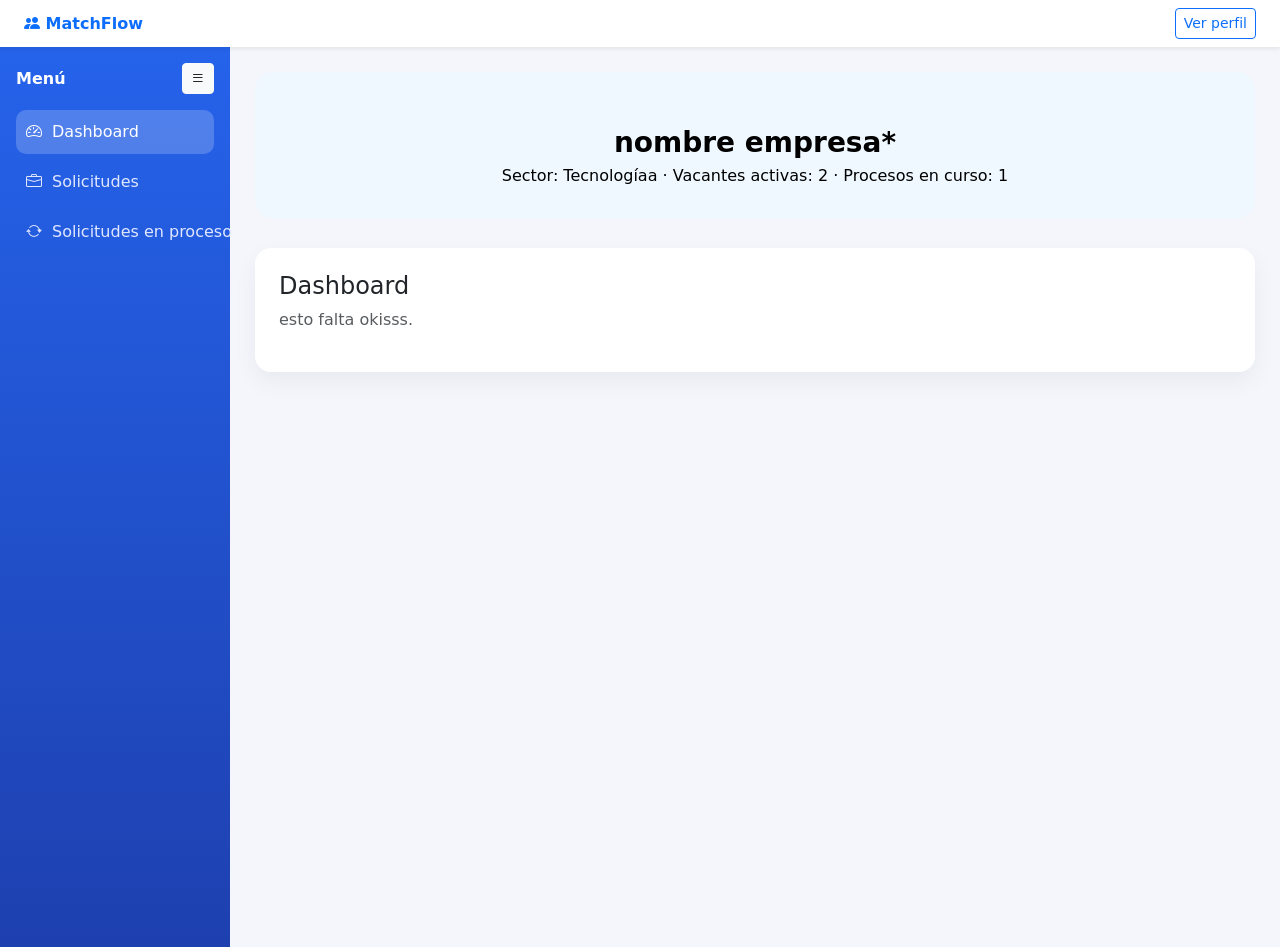
==== Frontend/dashboard.html @ 53f3f5e0 "cambios en el panel de empresas" ====
<!DOCTYPE html>
<html lang="es">
<head>
  <meta charset="UTF-8">
  <title>MatchFlow | Empresa</title>
  <meta name="viewport" content="width=device-width, initial-scale=1">
  <link href="https://cdn.jsdelivr.net/npm/bootstrap@5.3.2/dist/css/bootstrap.min.css" rel="stylesheet">
  <script src="https://cdn.jsdelivr.net/npm/bootstrap@5.3.2/dist/js/bootstrap.bundle.min.js"></script>

  <link href="https://cdn.jsdelivr.net/npm/bootstrap-icons/font/bootstrap-icons.css" rel="stylesheet">

  <style>
    body { background:#f4f6fb; }

    /* NAVBAR */
    .navbar { background:white; }

    /* SIDEBAR */
    .sidebar {
      width:230px;
      min-height:100vh;
      background:linear-gradient(180deg,#2563eb,#1e40af);
      color:white;
      transition: width .3s ease;
    }

    .sidebar.collapsed {
      width:70px;
    }

    .sidebar.collapsed span {
      display:none;
    }

    .menu-link {
      display:flex;
      align-items:center;
      gap:10px;
      padding:10px;
      border-radius:10px;
      color:#e0e7ff;
      text-decoration:none;
      cursor:pointer;
      margin-bottom:6px;
      white-space:nowrap;
    }

    .menu-link:hover,
    .menu-link.active {
      background:rgba(255,255,255,.2);
      color:white;
    }

    /* MAIN */
    .content { padding:25px; width:100%; }

    .card-box {
      background:white;
      border-radius:16px;
      padding:24px;
      box-shadow:0 10px 25px rgba(0,0,0,.05);
      margin-bottom:20px;
    }

    /* HERO */
    .hero {
      background:aliceblue;
      color:rgb(0, 0, 0);
      border-radius:18px;
      padding:30px;
      margin-bottom:30px;
    }

    /* SPA */
    .page { display:none; }
    .active-page { display:block; }
  </style>
</head>

<body>

<!-- NAVBAR -->
<nav class="navbar shadow-sm px-4 py-2 d-flex justify-content-between">
  <span class="fw-bold text-primary">
    <i class="bi bi-people-fill"></i> MatchFlow
  </span>
  <button class="btn btn-outline-primary btn-sm">Ver perfil</button>
</nav>

<div class="d-flex">

  <!-- ASIDE -->
  <aside id="sidebar" class="sidebar p-3">
    <div class="d-flex justify-content-between align-items-center mb-3">
      <strong><span>Menú</span></strong>
      <button id="toggleSidebar" class="btn btn-sm btn-light">
        <i class="bi bi-list"></i>
      </button>
    </div>

    <div class="menu-link active" data-page="dashboard">
      <i class="bi bi-speedometer2"></i>
      <span>Dashboard</span>
    </div>

    <div class="menu-link" data-page="solicitudes">
      <i class="bi bi-briefcase"></i>
      <span>Solicitudes</span>
    </div>

    <div class="menu-link" data-page="procesos">
      <i class="bi bi-arrow-repeat"></i>
      <span>Solicitudes en proceso</span>
    </div>
  </aside>

  <!-- MAIN -->
  <main class="content">

    <div class="hero">
        <img src="#" width="" alt="">
      <h3 class="fw-bold mb-1 text-center">nombre empresa*</h3>
      <p class="mb-0 text-center">
        Sector: Tecnologíaa · Vacantes activas: 2 · Procesos en curso: 1
      </p>
    </div>

    <!-- DASHBOARD -->
    <section id="dashboard" class="page active-page">
      <div class="card-box">
        <h4>Dashboard</h4>
        <p class="text-muted">esto falta okisss.</p>
      </div>
    </section>

    <!-- SOLICITUDES -->
    <section id="solicitudes" class="page">
      <div class="card-box">
        <h4 class="fw-bold mb-5">Solicitudes de empleo</h4>

        <table class="table align-middle">
          <thead class="table-light">
            <tr>
              <th>ID</th>
              <th>Puesto</th>
              <th>Área</th>
              <th>Estado</th>
              <th class="text-end">Acciones</th>
            </tr>
          </thead>
          <tbody>
            <tr>
              <td>1</td>
              <td>Desarrollador IA</td>
              <td>Tecnología</td>
              <td><span class="badge bg-success">Activa</span></td>
              <td class="text-end">
                <button class="btn btn-sm btn-outline-primary"
                        onclick="verAspirantes('Desarrollador IA')">
                  Ver aspirantes
                </button>
              </td>
            </tr>

            <tr>
              <td>2</td>
              <td>Frontend Developer</td>
              <td>Tecnología</td>
              <td><span class="badge bg-success">Activa</span></td>
              <td class="text-end">
                <button class="btn btn-sm btn-outline-primary"
                        onclick="verAspirantes('Frontend Developer')">
                  Ver aspirantes
                </button>
              </td>
            </tr>
          </tbody>
        </table>
      </div>
    </section>

    <!-- ASPIRANTES -->
    <section id="aspirantes" class="page">
      <div class="card-box">
        <h4 class="fw-bold mb-3" id="puestoTitulo"></h4>

        <table class="table align-middle">
          <thead class="table-light">
            <tr>
              <th>ID</th>
              <th>Profesión</th>
              <th>Estado</th>
              <th class="text-end">Acciones</th>
            </tr>
          </thead>
          <tbody id="aspirantesTable"></tbody>
        </table>
      </div>
    </section>

    <!-- PROCESOS -->
    <section id="procesos" class="page">
      <div class="card-box">
        <h4 class="fw-bold mb-3">Solicitudes en proceso</h4>

        <table class="table align-middle">
          <thead class="table-light">
            <tr>
              <th>ID</th>
              <th>Aspirante</th>
              <th>Estado</th>
            </tr>
          </thead>
          <tbody>
            <tr>
              <td>1</td>
              <td>Ana Pérez</td>
              <td><span class="badge bg-warning text-dark">En proceso</span></td>
            </tr>
            <tr>
              <td>2</td>
              <td>Juan Ruiz</td>
              <td><span class="badge bg-success">Listo para contratar</span></td>
            </tr>
          </tbody>
        </table>
      </div>
    </section>

  </main>
</div>

<!-- modal para ver los aspirantes -->
<div class="modal fade" id="perfilModal">
  <div class="modal-dialog modal-sm modal-dialog-centered">
    <div class="modal-content">
      <div class="modal-header">
        <h5 class="modal-title">Perfil del aspirante</h5>
        <button class="btn-close" data-bs-dismiss="modal"></button>
      </div>
      <div class="modal-body" id="modalBody"></div>
      <div class="modal-footer">
        <button class="btn btn-success w-100">Hacer Match</button>
      </div>
    </div>
  </div>
</div>






<script>
/* aside */
document.getElementById("toggleSidebar").addEventListener("click", () => {
document.getElementById("sidebar").classList.toggle("collapsed");
});

/* navegación */
document.querySelectorAll(".menu-link").forEach(link => {
  link.addEventListener("click", () => {
    document.querySelectorAll(".menu-link").forEach(l => l.classList.remove("active"));
    link.classList.add("active");

    document.querySelectorAll(".page").forEach(p => p.classList.remove("active-page"));
    document.getElementById(link.dataset.page).classList.add("active-page");
  });
});

// aspirantes
const aspirantes = [
  { id:1, profesion:"Ingeniero IA", estado:"Disponible" },
  { id:2, profesion:"Data Scientist", estado:"No disponible" }
];

function verAspirantes(puesto) {
  document.querySelectorAll(".page").forEach(p => p.classList.remove("active-page"));
  document.getElementById("aspirantes").classList.add("active-page");
  document.getElementById("puestoTitulo").textContent = puesto;

  const table = document.getElementById("aspirantesTable");
  table.innerHTML = "";

  aspirantes.forEach(a => {
    table.innerHTML += `
      <tr>
        <td>${a.id}</td>
        <td>${a.profesion}</td>
        <td>
          <span class="badge ${a.estado === "Disponible" ? "bg-success" : "bg-danger"}">
            ${a.estado}
          </span>
        </td>
        <td class="text-end">
          <button class="btn btn-sm btn-outline-primary"
            data-bs-toggle="modal"
            data-bs-target="#perfilModal"
            onclick="verPerfil('${a.profesion}')">
            Ver
          </button>
        </td>
      </tr>`;
  });
}

function verPerfil(profesion) {
  document.getElementById("modalBody").innerHTML =
    `<p><strong>Profesión:</strong> ${profesion}</p>`;
}
</script>

</body>
</html>
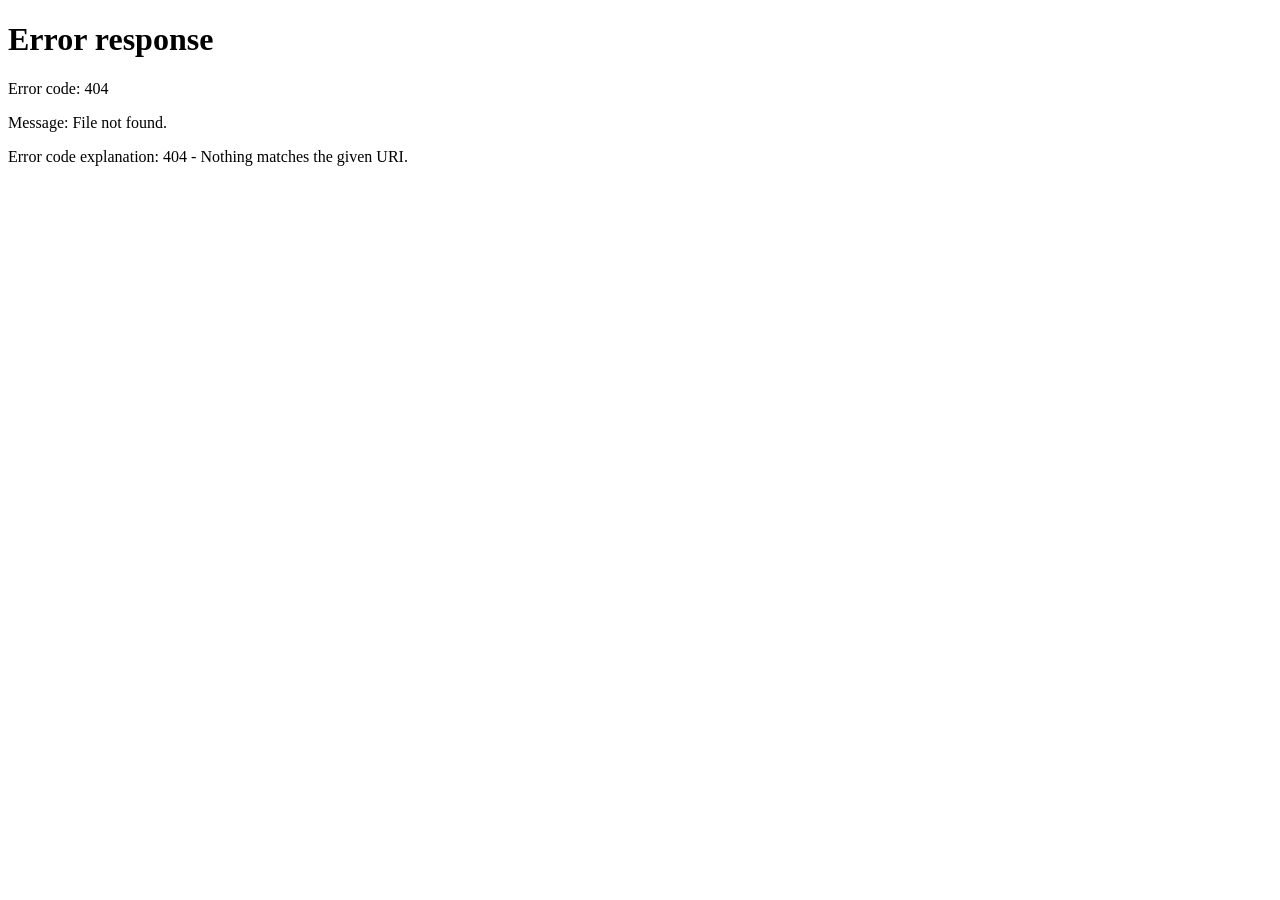
==== commit 24ded3b0: "feat: New files, commands y functions" ====
--- a/Frontend/dashboard.html
+++ b/Frontend/dashboard.html
@@ -1,314 +1,254 @@
 <!DOCTYPE html>
 <html lang="es">
-<head>
-  <meta charset="UTF-8">
-  <title>MatchFlow | Empresa</title>
-  <meta name="viewport" content="width=device-width, initial-scale=1">
-  <link href="https://cdn.jsdelivr.net/npm/bootstrap@5.3.2/dist/css/bootstrap.min.css" rel="stylesheet">
-  <script src="https://cdn.jsdelivr.net/npm/bootstrap@5.3.2/dist/js/bootstrap.bundle.min.js"></script>
-
-  <link href="https://cdn.jsdelivr.net/npm/bootstrap-icons/font/bootstrap-icons.css" rel="stylesheet">
-
-  <style>
-    body { background:#f4f6fb; }
-
-    /* NAVBAR */
-    .navbar { background:white; }
-
-    /* SIDEBAR */
-    .sidebar {
-      width:230px;
-      min-height:100vh;
-      background:linear-gradient(180deg,#2563eb,#1e40af);
-      color:white;
-      transition: width .3s ease;
-    }
-
-    .sidebar.collapsed {
-      width:70px;
-    }
-
-    .sidebar.collapsed span {
-      display:none;
-    }
-
-    .menu-link {
-      display:flex;
-      align-items:center;
-      gap:10px;
-      padding:10px;
-      border-radius:10px;
-      color:#e0e7ff;
-      text-decoration:none;
-      cursor:pointer;
-      margin-bottom:6px;
-      white-space:nowrap;
-    }
-
-    .menu-link:hover,
-    .menu-link.active {
-      background:rgba(255,255,255,.2);
-      color:white;
-    }
-
-    /* MAIN */
-    .content { padding:25px; width:100%; }
-
-    .card-box {
-      background:white;
-      border-radius:16px;
-      padding:24px;
-      box-shadow:0 10px 25px rgba(0,0,0,.05);
-      margin-bottom:20px;
-    }
-
-    /* HERO */
-    .hero {
-      background:aliceblue;
-      color:rgb(0, 0, 0);
-      border-radius:18px;
-      padding:30px;
-      margin-bottom:30px;
-    }
-
-    /* SPA */
-    .page { display:none; }
-    .active-page { display:block; }
-  </style>
-</head>
-
-<body>
-
-<!-- NAVBAR -->
-<nav class="navbar shadow-sm px-4 py-2 d-flex justify-content-between">
-  <span class="fw-bold text-primary">
-    <i class="bi bi-people-fill"></i> MatchFlow
-  </span>
-  <button class="btn btn-outline-primary btn-sm">Ver perfil</button>
-</nav>
-
-<div class="d-flex">
-
-  <!-- ASIDE -->
-  <aside id="sidebar" class="sidebar p-3">
-    <div class="d-flex justify-content-between align-items-center mb-3">
-      <strong><span>Menú</span></strong>
-      <button id="toggleSidebar" class="btn btn-sm btn-light">
-        <i class="bi bi-list"></i>
-      </button>
-    </div>
-
-    <div class="menu-link active" data-page="dashboard">
-      <i class="bi bi-speedometer2"></i>
-      <span>Dashboard</span>
-    </div>
-
-    <div class="menu-link" data-page="solicitudes">
-      <i class="bi bi-briefcase"></i>
-      <span>Solicitudes</span>
-    </div>
-
-    <div class="menu-link" data-page="procesos">
-      <i class="bi bi-arrow-repeat"></i>
-      <span>Solicitudes en proceso</span>
-    </div>
-  </aside>
-
-  <!-- MAIN -->
-  <main class="content">
-
-    <div class="hero">
-        <img src="#" width="" alt="">
-      <h3 class="fw-bold mb-1 text-center">nombre empresa*</h3>
-      <p class="mb-0 text-center">
-        Sector: Tecnologíaa · Vacantes activas: 2 · Procesos en curso: 1
-      </p>
-    </div>
-
-    <!-- DASHBOARD -->
-    <section id="dashboard" class="page active-page">
-      <div class="card-box">
-        <h4>Dashboard</h4>
-        <p class="text-muted">esto falta okisss.</p>
-      </div>
-    </section>
-
-    <!-- SOLICITUDES -->
-    <section id="solicitudes" class="page">
-      <div class="card-box">
-        <h4 class="fw-bold mb-5">Solicitudes de empleo</h4>
-
-        <table class="table align-middle">
-          <thead class="table-light">
-            <tr>
-              <th>ID</th>
-              <th>Puesto</th>
-              <th>Área</th>
-              <th>Estado</th>
-              <th class="text-end">Acciones</th>
-            </tr>
-          </thead>
-          <tbody>
-            <tr>
-              <td>1</td>
-              <td>Desarrollador IA</td>
-              <td>Tecnología</td>
-              <td><span class="badge bg-success">Activa</span></td>
-              <td class="text-end">
-                <button class="btn btn-sm btn-outline-primary"
-                        onclick="verAspirantes('Desarrollador IA')">
-                  Ver aspirantes
-                </button>
-              </td>
-            </tr>
-
-            <tr>
-              <td>2</td>
-              <td>Frontend Developer</td>
-              <td>Tecnología</td>
-              <td><span class="badge bg-success">Activa</span></td>
-              <td class="text-end">
-                <button class="btn btn-sm btn-outline-primary"
-                        onclick="verAspirantes('Frontend Developer')">
-                  Ver aspirantes
-                </button>
-              </td>
-            </tr>
-          </tbody>
-        </table>
-      </div>
-    </section>
-
-    <!-- ASPIRANTES -->
-    <section id="aspirantes" class="page">
-      <div class="card-box">
-        <h4 class="fw-bold mb-3" id="puestoTitulo"></h4>
-
-        <table class="table align-middle">
-          <thead class="table-light">
-            <tr>
-              <th>ID</th>
-              <th>Profesión</th>
-              <th>Estado</th>
-              <th class="text-end">Acciones</th>
-            </tr>
-          </thead>
-          <tbody id="aspirantesTable"></tbody>
-        </table>
-      </div>
-    </section>
-
-    <!-- PROCESOS -->
-    <section id="procesos" class="page">
-      <div class="card-box">
-        <h4 class="fw-bold mb-3">Solicitudes en proceso</h4>
-
-        <table class="table align-middle">
-          <thead class="table-light">
-            <tr>
-              <th>ID</th>
-              <th>Aspirante</th>
-              <th>Estado</th>
-            </tr>
-          </thead>
-          <tbody>
-            <tr>
-              <td>1</td>
-              <td>Ana Pérez</td>
-              <td><span class="badge bg-warning text-dark">En proceso</span></td>
-            </tr>
-            <tr>
-              <td>2</td>
-              <td>Juan Ruiz</td>
-              <td><span class="badge bg-success">Listo para contratar</span></td>
-            </tr>
-          </tbody>
-        </table>
-      </div>
-    </section>
-
-  </main>
-</div>
-
-<!-- modal para ver los aspirantes -->
-<div class="modal fade" id="perfilModal">
-  <div class="modal-dialog modal-sm modal-dialog-centered">
-    <div class="modal-content">
-      <div class="modal-header">
-        <h5 class="modal-title">Perfil del aspirante</h5>
-        <button class="btn-close" data-bs-dismiss="modal"></button>
-      </div>
-      <div class="modal-body" id="modalBody"></div>
-      <div class="modal-footer">
-        <button class="btn btn-success w-100">Hacer Match</button>
-      </div>
-    </div>
-  </div>
-</div>
-
-
-
-
-
-
-<script>
-/* aside */
-document.getElementById("toggleSidebar").addEventListener("click", () => {
-document.getElementById("sidebar").classList.toggle("collapsed");
-});
-
-/* navegación */
-document.querySelectorAll(".menu-link").forEach(link => {
-  link.addEventListener("click", () => {
-    document.querySelectorAll(".menu-link").forEach(l => l.classList.remove("active"));
-    link.classList.add("active");
-
-    document.querySelectorAll(".page").forEach(p => p.classList.remove("active-page"));
-    document.getElementById(link.dataset.page).classList.add("active-page");
-  });
-});
-
-// aspirantes
-const aspirantes = [
-  { id:1, profesion:"Ingeniero IA", estado:"Disponible" },
-  { id:2, profesion:"Data Scientist", estado:"No disponible" }
-];
-
-function verAspirantes(puesto) {
-  document.querySelectorAll(".page").forEach(p => p.classList.remove("active-page"));
-  document.getElementById("aspirantes").classList.add("active-page");
-  document.getElementById("puestoTitulo").textContent = puesto;
-
-  const table = document.getElementById("aspirantesTable");
-  table.innerHTML = "";
-
-  aspirantes.forEach(a => {
-    table.innerHTML += `
-      <tr>
-        <td>${a.id}</td>
-        <td>${a.profesion}</td>
-        <td>
-          <span class="badge ${a.estado === "Disponible" ? "bg-success" : "bg-danger"}">
-            ${a.estado}
-          </span>
-        </td>
-        <td class="text-end">
-          <button class="btn btn-sm btn-outline-primary"
-            data-bs-toggle="modal"
-            data-bs-target="#perfilModal"
-            onclick="verPerfil('${a.profesion}')">
-            Ver
-          </button>
-        </td>
-      </tr>`;
-  });
-}
-
-function verPerfil(profesion) {
-  document.getElementById("modalBody").innerHTML =
-    `<p><strong>Profesión:</strong> ${profesion}</p>`;
-}
-</script>
-
-</body>
-</html>
+    <head>
+        <meta charset="UTF-8">
+        <meta name="viewport" content="width=device-width, initial-scale=1">
+        <title> Empresa | MatchFlow </title>
+        <link rel="stylesheet" href="./css/style.css">
+        <link rel="stylesheet" href="https://cdn.jsdelivr.net/npm/bootstrap-icons@1.13.1/font/bootstrap-icons.min.css">
+        <link rel="stylesheet" href="https://cdn.jsdelivr.net/npm/bootstrap@5.3.8/dist/css/bootstrap.min.css" integrity="sha384-sRIl4kxILFvY47J16cr9ZwB07vP4J8+LH7qKQnuqkuIAvNWLzeN8tE5YBujZqJLB" crossorigin="anonymous">
+    </head>
+    <body>
+        <!-- NAVBAR -->
+        <nav class="navbar shadow-sm px-4 py-2 d-flex justify-content-between">
+            <span class="fw-bold text-primary"> <i class="bi bi-people-fill"> </i> MatchFlow </span>
+            <div class="d-flex gap-2">
+                <button class="btn btn-outline-primary btn-sm"> <i class="bi bi-person-circle me-1"> </i> Ver perfil </button>
+                <button class="btn btn-outline-danger btn-sm btn-logout" id="logoutBtn"> <i class="bi bi-box-arrow-right me-1"> </i> Cerrar Sesión </button>
+            </div>
+        </nav>
+        <div class="d-flex">
+            <!-- ASIDE -->
+            <aside id="sidebar" class="sidebar p-3">
+                <div class="d-flex justify-content-between align-items-center mb-3">
+                    <strong> <span> Menú </span> </strong>
+                    <button id="toggleSidebar" class="btn btn-sm btn-light"> <i class="bi bi-list"> </i> </button>
+                </div>
+                <div class="menu-link active" data-page="dashboard"> <i class="bi bi-speedometer2"> </i> <span> Dashboard </span> </div>
+                <div class="menu-link" data-page="solicitudes"> <i class="bi bi-briefcase"> </i> <span> Solicitudes </span> </div>
+                <div class="menu-link" data-page="procesos"> <i class="bi bi-arrow-repeat"> </i> <span> Solicitudes en proceso </span> </div>
+            </aside>
+            <!-- MAIN -->
+            <main class="content">
+                <div class="hero">
+                    <h3 class="fw-bold mb-1 text-center" data-user-name> Nombre Empresa </h3>
+                    <p class="mb-0 text-center"> Sector: Tecnología · Vacantes activas: 2 · Procesos en curso: 1 </p>
+                </div>
+                <!-- DASHBOARD -->
+                <section id="dashboard" class="page active-page">
+                    <div class="card-box">
+                        <h4 class="fw-bold mb-3"> <i class="bi bi-speedometer2 me-2"> </i> Dashboard </h4>
+                        <p class="text-muted"> Bienvenido al panel de administración de MatchFlow. </p>
+                        <div class="row mt-4">
+                            <div class="col-md-4 mb-3">
+                                <div class="card border-0 shadow-sm">
+                                    <div class="card-body text-center"> <i class="bi bi-briefcase-fill text-primary"> </i>
+                                        <h3 class="mt-3 mb-0"> 2 </h3>
+                                        <p class="text-muted mb-0"> Vacantes Activas </p>
+                                    </div>
+                                </div>
+                            </div>
+                            <div class="col-md-4 mb-3">
+                                <div class="card border-0 shadow-sm">
+                                    <div class="card-body text-center"> <i class="bi bi-people-fill text-success"> </i>
+                                        <h3 class="mt-3 mb-0"> 15 </h3>
+                                        <p class="text-muted mb-0"> Candidatos </p>
+                                    </div>
+                                </div>
+                            </div>
+                            <div class="col-md-4 mb-3">
+                                <div class="card border-0 shadow-sm">
+                                    <div class="card-body text-center"> <i class="bi bi-arrow-repeat text-warning"> </i>
+                                        <h3 class="mt-3 mb-0"> 1 </h3>
+                                        <p class="text-muted mb-0"> En Proceso </p>
+                                    </div>
+                                </div>
+                            </div>
+                        </div>
+                    </div>
+                </section>
+                <!-- SOLICITUDES -->
+                <section id="solicitudes" class="page">
+                    <div class="card-box">
+                        <h4 class="fw-bold mb-4"> <i class="bi bi-briefcase me-2"> </i> Solicitudes de empleo </h4>
+                        <table class="table align-middle">
+                            <thead class="table-light">
+                                <tr>
+                                    <th> ID </th>
+                                    <th> Nombre </th>
+                                    <th> Puesto </th>
+                                    <th> Área </th>
+                                    <th> Estado </th>
+                                    <th class="text-end"> Acciones </th>
+                                </tr>
+                            </thead>
+                            <tbody>
+                                <tr>
+                                    <td> 1 </td>
+                                    <td> Juan </td>
+                                    <td> Desarrollador IA </td>
+                                    <td> Tecnología </td>
+                                    <td> <span class="badge bg-success"> Activa </span> </td>
+                                    <td class="text-end">
+                                        <button class="btn btn-sm btn-outline-primary"
+                                            onclick="verAspirantes('Desarrollador IA')">
+                                            <i class="bi bi-eye me-1"></i> Ver aspirantes
+                                        </button>
+                                    </td>
+                                </tr>
+
+                                <tr>
+                                    <td>2</td>
+                                    <td>Juan</td>
+                                    <td>Frontend Developer</td>
+                                    <td>Tecnología</td>
+                                    <td><span class="badge bg-success">Activa</span></td>
+                                    <td class="text-end">
+                                        <button class="btn btn-sm btn-outline-primary"
+                                            onclick="verAspirantes('Frontend Developer')">
+                                            <i class="bi bi-eye me-1"></i> Ver aspirantes
+                                        </button>
+                                    </td>
+                                </tr>
+                            </tbody>
+                        </table>
+                    </div>
+                </section>
+
+                <!-- ASPIRANTES -->
+                <section id="aspirantes" class="page">
+                    <div class="card-box">
+
+                        <h4 class="fw-bold mb-4" id="puestoTitulo"></h4>
+
+                        <!-- MATCH SUGERIDO -->
+                        <h6 class="fw-bold mb-3">
+                            <i class="bi bi-star-fill text-warning me-2"></i> Aspirantes compatibles
+                        </h6>
+                        <table class="table align-middle mb-5">
+                            <thead class="table-light">
+                                <tr>
+                                    <th>ID</th>
+                                    <th>Nombre</th>
+                                    <th>Profesión</th>
+                                    <th>Estado</th>
+                                    <th class="text-end">Acciones</th>
+                                </tr>
+                            </thead>
+                            <tbody id="tablaMatch"></tbody>
+                        </table>
+
+                        <!-- NUEVOS ASPIRANTES -->
+                        <h6 class="fw-bold mb-3">
+                            <i class="bi bi-search me-2"></i> Buscar nuevos aspirantes
+                        </h6>
+                        <table class="table align-middle">
+                            <thead class="table-light">
+                                <tr>
+                                    <th>ID</th>
+                                    <th>Nombre</th>
+                                    <th>Profesión</th>
+                                    <th>Estado</th>
+                                    <th class="text-end">Acciones</th>
+                                </tr>
+                            </thead>
+                            <tbody id="tablaNuevos"></tbody>
+                        </table>
+
+                    </div>
+                </section>
+
+                <!-- PROCESOS -->
+                <section id="procesos" class="page">
+                    <div class="card-box">
+                        <h4 class="fw-bold mb-3">
+                            <i class="bi bi-arrow-repeat me-2"></i> Solicitudes en proceso
+                        </h4>
+
+                        <table class="table align-middle">
+                            <thead class="table-light">
+                                <tr>
+                                    <th>ID</th>
+                                    <th>Aspirante</th>
+                                    <th>Estado</th>
+                                </tr>
+                            </thead>
+                            <tbody>
+                                <tr>
+                                    <td>1</td>
+                                    <td>Ana Pérez</td>
+                                    <td><span class="badge bg-warning text-dark">En proceso</span></td>
+                                </tr>
+                                <tr>
+                                    <td>2</td>
+                                    <td>Juan Ruiz</td>
+                                    <td><span class="badge bg-success">Listo para contratar</span></td>
+                                </tr>
+                            </tbody>
+                        </table>
+                    </div>
+                </section>
+
+            </main>
+        </div>
+
+        <!-- Modal para ver los aspirantes -->
+        <div class="modal fade" id="perfilModal" tabindex="-1">
+            <div class="modal-dialog modal-lg modal-dialog-centered modal-dialog-scrollable">
+                <div class="modal-content">
+
+                    <div class="modal-header">
+                        <h5 class="modal-title">Perfil del aspirante</h5>
+                        <button class="btn-close" data-bs-dismiss="modal"></button>
+                    </div>
+
+                    <div class="modal-body">
+
+                        <!-- HEADER PERFIL -->
+                        <div class="d-flex align-items-center gap-3 mb-4">
+                            <div class="rounded-circle bg-primary bg-opacity-25 
+                                    d-flex justify-content-center align-items-center" style="width:80px;height:80px;">
+                                <i class="bi bi-person fs-1 text-primary"></i>
+                            </div>
+
+                            <div>
+                                <h5 class="mb-0" id="perfilNombre">Nombre Aspirante</h5>
+                                <p class="text-muted mb-0" id="perfilProfesion">Profesión</p>
+                            </div>
+                        </div>
+                        <!-- INFO -->
+                        <div class="row g-3">
+                            <div class="col-md-6">
+                                <p><strong>Estado:</strong> <span id="perfilEstado">Disponible</span></p>
+                                <p><strong>Experiencia:</strong> <span id="perfilExperiencia">3 años</span></p>
+                            </div>
+                            <div class="col-md-6">
+                                <p><strong>Email:</strong> <span id="perfilEmail">correo@mail.com</span></p>
+                                <p><strong>Ubicación:</strong> <span id="perfilUbicacion">Remoto</span></p>
+                            </div>
+                        </div>
+                        <hr>
+                        <!-- SKILLS -->
+                        <h6 class="fw-bold">Skills</h6>
+                        <div class="d-flex flex-wrap gap-2">
+                            <span class="badge bg-primary">Python</span>
+                            <span class="badge bg-primary">Machine Learning</span>
+                            <span class="badge bg-primary">SQL</span>
+                        </div>
+                    </div>
+                    <div class="modal-footer">
+                        <button class="btn btn-outline-secondary" data-bs-dismiss="modal">
+                            Cerrar
+                        </button>
+                        <button class="btn btn-success">
+                            <i class="bi bi-check-circle me-1"></i> Iniciar proceso / Match
+                        </button>
+                    </div>
+                </div>
+            </div>
+        </div>
+        <script src="./js/pages/signout.js" type="module"> </script>
+        <script src="./js/pages/dashboard.js" type="module"> </script>
+        <script src="https://cdn.jsdelivr.net/npm/bootstrap@5.3.8/dist/js/bootstrap.bundle.min.js" integrity="sha384-FKyoEForCGlyvwx9Hj09JcYn3nv7wiPVlz7YYwJrWVcXK/BmnVDxM+D2scQbITxI" crossorigin="anonymous"> </script>
+    </body>
+</html>
--- a/Frontend/css/style.css
+++ b/Frontend/css/style.css
@@ -0,0 +1,468 @@
+/* ESTILOS GLOBALES */
+* {
+    margin: 0;
+    padding: 0;
+    box-sizing: border-box;
+}
+
+body {
+    font-family: -apple-system, BlinkMacSystemFont, 'Segoe UI', Roboto, 'Helvetica Neue', Arial, sans-serif;
+    background: #f4f6fb;
+    color: #333;
+    line-height: 1.6;
+}
+
+/* ESTILOS DE LOGIN.HTML Y SIGNUP.HTML */
+#loginContainer, #signupContainer {
+    background: linear-gradient(135deg, #002efd 0%, #ffffff 100%);
+    min-height: 100vh;
+}
+
+#loginContainer .card, #signupContainer .card {
+    backdrop-filter: blur(10px);
+    background: rgba(255, 255, 255, 0.95);
+}
+
+#loginContainer .logo-image, #signupContainer .logo-image {
+    transition: transform 0.3s ease;
+}
+
+#loginContainer .logo-image:hover, #signupContainer .logo-image:hover {
+    transform: scale(1.05);
+}
+
+#loginContainer .form-control:focus, #signupContainer .form-control:focus, #loginContainer .form-select:focus, #signupContainer .form-select:focus {
+    border-color: #667eea;
+    box-shadow: 0 0 0 0.2rem rgba(102, 126, 234, 0.25);
+}
+
+#loginContainer .btn-primary, #signupContainer .btn-primary {
+    background: linear-gradient(135deg, #667eea 0%, #764ba2 100%);
+    border: none;
+    padding: 12px;
+    transition: all 0.3s ease;
+}
+
+#loginContainer .btn-primary:hover, #signupContainer .btn-primary:hover {
+    transform: translateY(-2px);
+    box-shadow: 0 5px 15px rgba(102, 126, 234, 0.4);
+}
+
+#loginContainer .input-group-text, #signupContainer .input-group-text {
+    background: transparent;
+}
+
+/* ESTILOS DE INDEX.HTML (PERFIL TRABAJADOR) */
+.bg-light {
+    background-color: #f8f9fa !important;
+}
+
+.card {
+    border: none;
+    border-radius: 15px;
+    overflow: hidden;
+}
+
+.card .shadow-lg {
+    box-shadow: 0 10px 30px rgba(0, 0, 0, 0.1) !important;
+}
+
+/* Columna de foto en index.html */
+.card .col-md-4.bg-primary {
+    background: linear-gradient(135deg, #667eea 0%, #764ba2 100%) !important;
+}
+
+.card .col-md-4 img {
+    width: 150px;
+    height: 150px;
+    object-fit: cover;
+    border: 4px solid white;
+}
+
+.card .badge.bg-light {
+    font-size: 0.9rem;
+    padding: 8px 15px;
+}
+
+/* Información personal en index.html */
+.card .col-md-8 h5 {
+    color: #667eea;
+    font-weight: 600;
+    margin-bottom: 1.5rem;
+}
+
+.card .col-md-8 strong {
+    color: #555;
+    font-weight: 600;
+}
+
+.card .list-group-item {
+    border: none;
+    border-bottom: 1px solid #e9ecef;
+    padding: 12px 0;
+}
+
+.card .badge.bg-secondary {
+    background-color: #667eea !important;
+    padding: 6px 12px;
+    font-weight: 500;
+}
+
+/* Botones en index.html */
+.btn-primary {
+    background: linear-gradient(135deg, #667eea 0%, #764ba2 100%);
+    border: none;
+    padding: 10px 25px;
+    transition: all 0.3s ease;
+}
+
+.btn-primary:hover {
+    transform: translateY(-2px);
+    box-shadow: 0 5px 15px rgba(102, 126, 234, 0.4);
+}
+
+.btn-outline-danger {
+    border-color: #dc3545;
+    color: #dc3545;
+    padding: 10px 25px;
+    transition: all 0.3s ease;
+}
+
+.btn-outline-danger:hover {
+    background-color: #dc3545;
+    border-color: #dc3545;
+    transform: translateY(-2px);
+}
+
+/* ESTILOS DE DASHBOARD.HTML */
+
+/* Navbar Dashboard */
+.navbar {
+    background: white !important;
+    box-shadow: 0 2px 10px rgba(0, 0, 0, 0.05);
+}
+
+.navbar .text-primary {
+    color: #2563eb !important;
+    font-size: 1.3rem;
+}
+
+/* Sidebar Dashboard */
+.sidebar {
+    width: 230px;
+    min-height: 100vh;
+    background: linear-gradient(180deg, #2563eb, #1e40af);
+    color: white;
+    transition: width 0.3s ease;
+    position: relative;
+}
+
+.sidebar.collapsed {
+    width: 70px;
+}
+
+.sidebar.collapsed span {
+    display: none;
+}
+
+.sidebar strong {
+    font-size: 1.1rem;
+}
+
+.menu-link {
+    display: flex;
+    align-items: center;
+    gap: 10px;
+    padding: 12px 10px;
+    border-radius: 10px;
+    color: #e0e7ff;
+    text-decoration: none;
+    cursor: pointer;
+    margin-bottom: 8px;
+    white-space: nowrap;
+    transition: all 0.3s ease;
+}
+
+.menu-link:hover, .menu-link.active {
+    background: rgba(255, 255, 255, 0.2);
+    color: white;
+    transform: translateX(5px);
+}
+
+.menu-link i {
+    font-size: 1.2rem;
+    min-width: 24px;
+}
+
+/* Botón toggle sidebar */
+#toggleSidebar {
+    background: rgba(255, 255, 255, 0.2);
+    border: none;
+    color: white;
+    padding: 5px 10px;
+    border-radius: 5px;
+    transition: all 0.3s ease;
+}
+
+#toggleSidebar:hover {
+    background: rgba(255, 255, 255, 0.3);
+}
+
+/* Contenido principal Dashboard */
+.content {
+    padding: 25px;
+    width: 100%;
+    min-height: 100vh;
+}
+
+.card-box {
+    background: white;
+    border-radius: 16px;
+    padding: 24px;
+    box-shadow: 0 10px 25px rgba(0, 0, 0, 0.05);
+    margin-bottom: 20px;
+    transition: all 0.3s ease;
+}
+
+.card-box:hover {
+    box-shadow: 0 15px 35px rgba(0, 0, 0, 0.1);
+}
+
+/* Hero section Dashboard */
+.hero {
+    background: linear-gradient(135deg, #e0f2fe 0%, #dbeafe 100%);
+    color: #1e40af;
+    border-radius: 18px;
+    padding: 30px;
+    margin-bottom: 30px;
+    box-shadow: 0 5px 15px rgba(0, 0, 0, 0.05);
+}
+
+.hero h3 {
+    font-weight: 700;
+    margin-bottom: 10px;
+}
+
+.hero p {
+    font-size: 1rem;
+    opacity: 0.9;
+}
+
+/* Sistema de páginas SPA */
+.page {
+    display: none;
+}
+
+.active-page {
+    display: block;
+    animation: fadeIn 0.3s ease;
+}
+
+@keyframes fadeIn {
+    from {
+        opacity: 0;
+        transform: translateY(10px);
+    }
+    to {
+        opacity: 1;
+        transform: translateY(0);
+    }
+}
+
+/* Tablas Dashboard */
+.table {
+    margin-top: 20px;
+}
+
+.table thead {
+    background-color: #f8f9fa;
+}
+
+.table thead th {
+    font-weight: 600;
+    color: #495057;
+    border-bottom: 2px solid #dee2e6;
+    padding: 15px 12px;
+}
+
+.table tbody td {
+    padding: 15px 12px;
+    vertical-align: middle;
+}
+
+.table tbody tr {
+    transition: all 0.2s ease;
+}
+
+.table tbody tr:hover {
+    background-color: #f8f9fa;
+}
+
+/* Badges */
+.badge {
+    padding: 6px 12px;
+    font-weight: 500;
+    border-radius: 6px;
+}
+
+.badge.bg-success {
+    background-color: #10b981 !important;
+}
+
+.badge.bg-warning {
+    background-color: #f59e0b !important;
+}
+
+.badge.bg-primary {
+    background-color: #3b82f6 !important;
+}
+
+/* Botones Dashboard */
+.btn-sm {
+    padding: 6px 15px;
+    font-size: 0.875rem;
+}
+
+.btn-outline-primary {
+    border-color: #2563eb;
+    color: #2563eb;
+    transition: all 0.3s ease;
+}
+
+.btn-outline-primary:hover {
+    background-color: #2563eb;
+    border-color: #2563eb;
+    color: white;
+    transform: translateY(-2px);
+}
+
+.btn-success {
+    background-color: #10b981;
+    border-color: #10b981;
+    transition: all 0.3s ease;
+}
+
+.btn-success:hover {
+    background-color: #059669;
+    border-color: #059669;
+    transform: translateY(-2px);
+}
+
+.btn-outline-secondary {
+    transition: all 0.3s ease;
+}
+
+/* Modal Dashboard */
+.modal-content {
+    border-radius: 15px;
+    border: none;
+}
+
+.modal-header {
+    background: linear-gradient(135deg, #667eea 0%, #764ba2 100%);
+    color: white;
+    border-top-left-radius: 15px;
+    border-top-right-radius: 15px;
+    padding: 20px 25px;
+}
+
+.modal-header .btn-close {
+    filter: brightness(0) invert(1);
+}
+
+.modal-body {
+    padding: 25px;
+}
+
+.modal-body .rounded-circle {
+    box-shadow: 0 5px 15px rgba(102, 126, 234, 0.2);
+}
+
+.modal-footer {
+    border-top: 1px solid #e9ecef;
+    padding: 20px 25px;
+}
+
+/* UTILIDADES Y RESPONSIVIDAD */
+.text-muted {
+    color: #6c757d !important;
+}
+
+.fw-bold {
+    font-weight: 700 !important;
+}
+
+.fw-semibold {
+    font-weight: 600 !important;
+}
+
+/* Responsividad */
+@media (max-width: 768px) {
+    .sidebar {
+        width: 70px;
+    }
+    .sidebar span {
+        display: none;
+    }
+    .content {
+        padding: 15px;
+    }
+    .hero {
+        padding: 20px;
+    }
+    .card-box {
+        padding: 15px;
+    }
+    .modal-dialog {
+        margin: 0.5rem;
+    }
+}
+
+@media (max-width: 576px) {
+    .table {
+        font-size: 0.875rem;
+    }
+    .btn-sm {
+        padding: 4px 10px;
+        font-size: 0.8rem;
+    }
+    .navbar {
+        padding: 10px !important;
+    }
+    .hero h3 {
+        font-size: 1.3rem;
+    }
+    .hero p {
+        font-size: 0.9rem;
+    }
+}
+
+/* ANIMACIONES ADICIONALES */
+@keyframes slideInRight {
+    from {
+        opacity: 0;
+        transform: translateX(30px);
+    }
+    to {
+        opacity: 1;
+        transform: translateX(0);
+    }
+}
+
+.card-box {
+    animation: slideInRight 0.4s ease;
+}
+
+/* Estilos para botón de logout */
+.btn-logout {
+    background-color: #dc3545;
+    border-color: #dc3545;
+    color: white;
+    transition: all 0.3s ease;
+}
+
+.btn-logout:hover {
+    background-color: #bb2d3b;
+    border-color: #bb2d3b;
+    transform: translateY(-2px);
+}
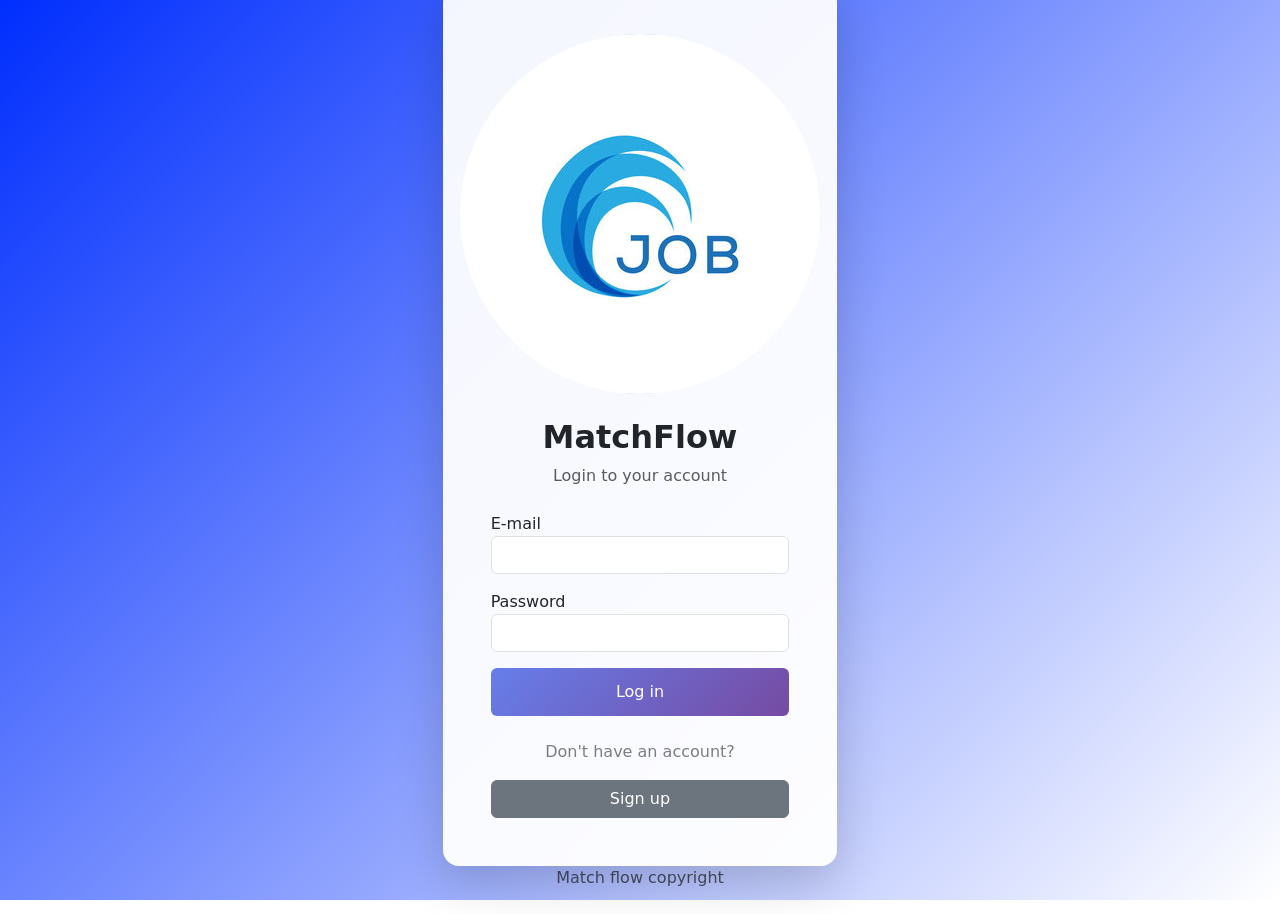
==== commit 15c74181: "add files" ====
--- a/Frontend/dashboard.html
+++ b/Frontend/dashboard.html
@@ -1,254 +1,141 @@
 <!DOCTYPE html>
 <html lang="es">
-    <head>
-        <meta charset="UTF-8">
-        <meta name="viewport" content="width=device-width, initial-scale=1">
-        <title> Empresa | MatchFlow </title>
-        <link rel="stylesheet" href="./css/style.css">
-        <link rel="stylesheet" href="https://cdn.jsdelivr.net/npm/bootstrap-icons@1.13.1/font/bootstrap-icons.min.css">
-        <link rel="stylesheet" href="https://cdn.jsdelivr.net/npm/bootstrap@5.3.8/dist/css/bootstrap.min.css" integrity="sha384-sRIl4kxILFvY47J16cr9ZwB07vP4J8+LH7qKQnuqkuIAvNWLzeN8tE5YBujZqJLB" crossorigin="anonymous">
-    </head>
-    <body>
-        <!-- NAVBAR -->
-        <nav class="navbar shadow-sm px-4 py-2 d-flex justify-content-between">
-            <span class="fw-bold text-primary"> <i class="bi bi-people-fill"> </i> MatchFlow </span>
-            <div class="d-flex gap-2">
-                <button class="btn btn-outline-primary btn-sm"> <i class="bi bi-person-circle me-1"> </i> Ver perfil </button>
-                <button class="btn btn-outline-danger btn-sm btn-logout" id="logoutBtn"> <i class="bi bi-box-arrow-right me-1"> </i> Cerrar Sesión </button>
-            </div>
-        </nav>
-        <div class="d-flex">
-            <!-- ASIDE -->
-            <aside id="sidebar" class="sidebar p-3">
-                <div class="d-flex justify-content-between align-items-center mb-3">
-                    <strong> <span> Menú </span> </strong>
-                    <button id="toggleSidebar" class="btn btn-sm btn-light"> <i class="bi bi-list"> </i> </button>
-                </div>
-                <div class="menu-link active" data-page="dashboard"> <i class="bi bi-speedometer2"> </i> <span> Dashboard </span> </div>
-                <div class="menu-link" data-page="solicitudes"> <i class="bi bi-briefcase"> </i> <span> Solicitudes </span> </div>
-                <div class="menu-link" data-page="procesos"> <i class="bi bi-arrow-repeat"> </i> <span> Solicitudes en proceso </span> </div>
-            </aside>
-            <!-- MAIN -->
-            <main class="content">
-                <div class="hero">
-                    <h3 class="fw-bold mb-1 text-center" data-user-name> Nombre Empresa </h3>
-                    <p class="mb-0 text-center"> Sector: Tecnología · Vacantes activas: 2 · Procesos en curso: 1 </p>
-                </div>
-                <!-- DASHBOARD -->
-                <section id="dashboard" class="page active-page">
-                    <div class="card-box">
-                        <h4 class="fw-bold mb-3"> <i class="bi bi-speedometer2 me-2"> </i> Dashboard </h4>
-                        <p class="text-muted"> Bienvenido al panel de administración de MatchFlow. </p>
-                        <div class="row mt-4">
-                            <div class="col-md-4 mb-3">
-                                <div class="card border-0 shadow-sm">
-                                    <div class="card-body text-center"> <i class="bi bi-briefcase-fill text-primary"> </i>
-                                        <h3 class="mt-3 mb-0"> 2 </h3>
-                                        <p class="text-muted mb-0"> Vacantes Activas </p>
-                                    </div>
-                                </div>
-                            </div>
-                            <div class="col-md-4 mb-3">
-                                <div class="card border-0 shadow-sm">
-                                    <div class="card-body text-center"> <i class="bi bi-people-fill text-success"> </i>
-                                        <h3 class="mt-3 mb-0"> 15 </h3>
-                                        <p class="text-muted mb-0"> Candidatos </p>
-                                    </div>
-                                </div>
-                            </div>
-                            <div class="col-md-4 mb-3">
-                                <div class="card border-0 shadow-sm">
-                                    <div class="card-body text-center"> <i class="bi bi-arrow-repeat text-warning"> </i>
-                                        <h3 class="mt-3 mb-0"> 1 </h3>
-                                        <p class="text-muted mb-0"> En Proceso </p>
-                                    </div>
-                                </div>
-                            </div>
-                        </div>
-                    </div>
-                </section>
-                <!-- SOLICITUDES -->
-                <section id="solicitudes" class="page">
-                    <div class="card-box">
-                        <h4 class="fw-bold mb-4"> <i class="bi bi-briefcase me-2"> </i> Solicitudes de empleo </h4>
-                        <table class="table align-middle">
-                            <thead class="table-light">
-                                <tr>
-                                    <th> ID </th>
-                                    <th> Nombre </th>
-                                    <th> Puesto </th>
-                                    <th> Área </th>
-                                    <th> Estado </th>
-                                    <th class="text-end"> Acciones </th>
-                                </tr>
-                            </thead>
-                            <tbody>
-                                <tr>
-                                    <td> 1 </td>
-                                    <td> Juan </td>
-                                    <td> Desarrollador IA </td>
-                                    <td> Tecnología </td>
-                                    <td> <span class="badge bg-success"> Activa </span> </td>
-                                    <td class="text-end">
-                                        <button class="btn btn-sm btn-outline-primary"
-                                            onclick="verAspirantes('Desarrollador IA')">
-                                            <i class="bi bi-eye me-1"></i> Ver aspirantes
-                                        </button>
-                                    </td>
-                                </tr>
+   <head>
+       <meta charset="UTF-8">
+       <meta name="viewport" content="width=device-width, initial-scale=1">
+       <title> Empresa | MatchFlow </title>
+       <link rel="stylesheet" href="./css/style.css">
+       <link rel="stylesheet" href="https://cdn.jsdelivr.net/npm/bootstrap-icons@1.13.1/font/bootstrap-icons.min.css">
+       <link rel="stylesheet" href="https://cdn.jsdelivr.net/npm/bootstrap@5.3.8/dist/css/bootstrap.min.css" integrity="sha384-sRIl4kxILFvY47J16cr9ZwB07vP4J8+LH7qKQnuqkuIAvNWLzeN8tE5YBujZqJLB" crossorigin="anonymous">
+   </head>
+   <body>
+       <nav class="navbar shadow-sm px-4 py-2 d-flex justify-content-between">
+           <span class="fw-bold text-primary"> <i class="bi bi-people-fill"> </i> MatchFlow </span>
+           <div class="d-flex gap-2">
+               <button class="btn btn-outline-primary btn-sm" data-bs-toggle="modal" data-bs-target="#companyProfileModal">
+                   <i class="bi bi-person-circle me-1"></i> Ver perfil
+               </button>
+               <button class="btn btn-outline-danger btn-sm btn-logout" id="logoutBtn"> 
+                   <i class="bi bi-box-arrow-right me-1"> </i> Cerrar Sesión 
+               </button>
+           </div>
+       </nav>
 
-                                <tr>
-                                    <td>2</td>
-                                    <td>Juan</td>
-                                    <td>Frontend Developer</td>
-                                    <td>Tecnología</td>
-                                    <td><span class="badge bg-success">Activa</span></td>
-                                    <td class="text-end">
-                                        <button class="btn btn-sm btn-outline-primary"
-                                            onclick="verAspirantes('Frontend Developer')">
-                                            <i class="bi bi-eye me-1"></i> Ver aspirantes
-                                        </button>
-                                    </td>
-                                </tr>
-                            </tbody>
-                        </table>
-                    </div>
-                </section>
+       <div class="d-flex">
+           <aside id="sidebar" class="sidebar p-3">
+               <div class="d-flex justify-content-between align-items-center mb-3">
+                   <strong> <span> Menú </span> </strong>
+                   <button id="toggleSidebar" class="btn btn-sm btn-light"> <i class="bi bi-list"> </i> </button>
+               </div>
+               <div class="menu-link active" data-page="dashboard"> <i class="bi bi-speedometer2"> </i> <span> Dashboard </span> </div>
+               <div class="menu-link" data-page="misofertas"> <i class="bi bi-briefcase"> </i> <span> Mis Ofertas </span> </div>
+               <div class="menu-link" data-page="procesos"> <i class="bi bi-arrow-repeat"> </i> <span> Gestión de Candidatos </span> </div>
+           </aside>
 
-                <!-- ASPIRANTES -->
-                <section id="aspirantes" class="page">
-                    <div class="card-box">
+           <main class="content">
+               <div class="hero">
+                   <h3 class="fw-bold mb-1 text-center" id="companyNameDisplay"> Cargando Empresa... </h3>
+                   <p class="mb-0 text-center" id="companyInfoSubtitle"> Sector: Tecnología · MatchFlow Enterprise </p>
+               </div>
 
-                        <h4 class="fw-bold mb-4" id="puestoTitulo"></h4>
+               <section id="dashboard" class="page active-page">
+                   <div class="card-box">
+                       <h4 class="fw-bold mb-3"> <i class="bi bi-speedometer2 me-2"> </i> Dashboard </h4>
+                       
+                       <div class="row mt-4">
+                           <div class="col-md-4 mb-3">
+                               <div class="card border-0 shadow-sm text-center p-3">
+                                   <i class="bi bi-briefcase-fill text-primary fs-3"> </i>
+                                   <h3 class="mt-2 mb-0" id="totalJobs"> 0 </h3>
+                                   <p class="text-muted mb-0"> Mis Ofertas </p>
+                               </div>
+                           </div>
+                           <div class="col-md-4 mb-3">
+                               <div class="card border-0 shadow-sm text-center p-3">
+                                   <i class="bi bi-people-fill text-success fs-3"> </i>
+                                   <h3 class="mt-2 mb-0" id="totalCandidates"> 0 </h3>
+                                   <p class="text-muted mb-0"> Candidatos Globales </p>
+                               </div>
+                           </div>
+                           <div class="col-md-4 mb-3">
+                               <div class="card border-0 shadow-sm text-center p-3">
+                                   <i class="bi bi-arrow-repeat text-warning fs-3"> </i>
+                                   <h3 class="mt-2 mb-0" id="activeProcesses"> 0 </h3>
+                                   <p class="text-muted mb-0"> En Mi Proceso </p>
+                               </div>
+                           </div>
+                       </div>
 
-                        <!-- MATCH SUGERIDO -->
-                        <h6 class="fw-bold mb-3">
-                            <i class="bi bi-star-fill text-warning me-2"></i> Aspirantes compatibles
-                        </h6>
-                        <table class="table align-middle mb-5">
-                            <thead class="table-light">
-                                <tr>
-                                    <th>ID</th>
-                                    <th>Nombre</th>
-                                    <th>Profesión</th>
-                                    <th>Estado</th>
-                                    <th class="text-end">Acciones</th>
-                                </tr>
-                            </thead>
-                            <tbody id="tablaMatch"></tbody>
-                        </table>
+                       <div class="card border-0 shadow-sm mt-4 p-4">
+                           <h5 class="fw-bold mb-4"> <i class="bi bi-plus-circle me-2"></i> Publicar Nueva Oferta </h5>
+                           <form id="createJobForm">
+                               <div class="row">
+                                   <div class="col-md-6 mb-3">
+                                       <label class="form-label fw-bold">Título del Puesto</label>
+                                       <input type="text" id="jobTitleInput" class="form-control" placeholder="Ej: Backend Developer" required>
+                                   </div>
+                                   <div class="col-md-6 mb-3">
+                                       <label class="form-label fw-bold">Área</label>
+                                       <select id="jobCategoryInput" class="form-select" required>
+                                           <option value="Tecnología">Tecnología</option>
+                                           <option value="Diseño">Diseño</option>
+                                           <option value="Ventas">Ventas</option>
+                                       </select>
+                                   </div>
+                               </div>
+                               <div class="mb-3">
+                                   <label class="form-label fw-bold">Descripción</label>
+                                   <textarea id="jobDescriptionInput" class="form-control" rows="3" required></textarea>
+                               </div>
+                               <button type="submit" class="btn btn-primary"> Publicar Vacante </button>
+                           </form>
+                       </div>
+                   </div>
+               </section>
 
-                        <!-- NUEVOS ASPIRANTES -->
-                        <h6 class="fw-bold mb-3">
-                            <i class="bi bi-search me-2"></i> Buscar nuevos aspirantes
-                        </h6>
-                        <table class="table align-middle">
-                            <thead class="table-light">
-                                <tr>
-                                    <th>ID</th>
-                                    <th>Nombre</th>
-                                    <th>Profesión</th>
-                                    <th>Estado</th>
-                                    <th class="text-end">Acciones</th>
-                                </tr>
-                            </thead>
-                            <tbody id="tablaNuevos"></tbody>
-                        </table>
+               <section id="misofertas" class="page">
+                   <div class="card-box">
+                       <h4 class="fw-bold mb-4"> <i class="bi bi-briefcase me-2"> </i> Mis Ofertas Publicadas </h4>
+                       <table class="table align-middle">
+                           <thead class="table-light">
+                               <tr>
+                                   <th> ID </th>
+                                   <th> Puesto </th>
+                                   <th> Área </th>
+                                   <th> Estado </th>
+                                   <th class="text-end"> Acciones </th>
+                               </tr>
+                           </thead>
+                           <tbody id="jobsTableBody">
+                               </tbody>
+                       </table>
+                   </div>
+               </section>
 
-                    </div>
-                </section>
+               <section id="procesos" class="page">
+                   <div class="card-box">
+                       <h4 class="fw-bold mb-4"> <i class="bi bi-people me-2"> </i> Gestión de Candidatos </h4>
+                       <div class="table-responsive">
+                           <table class="table align-middle">
+                               <thead class="table-light">
+                                   <tr>
+                                       <th>Nombre</th>
+                                       <th>Perfil</th>
+                                       <th>Disponibilidad</th>
+                                       <th>Estado Proceso</th>
+                                       <th class="text-end">Acciones</th>
+                                   </tr>
+                               </thead>
+                               <tbody id="candidatesTableBody">
+                                   </tbody>
+                           </table>
+                       </div>
+                   </div>
+               </section>
+           </main>
+       </div>
 
-                <!-- PROCESOS -->
-                <section id="procesos" class="page">
-                    <div class="card-box">
-                        <h4 class="fw-bold mb-3">
-                            <i class="bi bi-arrow-repeat me-2"></i> Solicitudes en proceso
-                        </h4>
-
-                        <table class="table align-middle">
-                            <thead class="table-light">
-                                <tr>
-                                    <th>ID</th>
-                                    <th>Aspirante</th>
-                                    <th>Estado</th>
-                                </tr>
-                            </thead>
-                            <tbody>
-                                <tr>
-                                    <td>1</td>
-                                    <td>Ana Pérez</td>
-                                    <td><span class="badge bg-warning text-dark">En proceso</span></td>
-                                </tr>
-                                <tr>
-                                    <td>2</td>
-                                    <td>Juan Ruiz</td>
-                                    <td><span class="badge bg-success">Listo para contratar</span></td>
-                                </tr>
-                            </tbody>
-                        </table>
-                    </div>
-                </section>
-
-            </main>
-        </div>
-
-        <!-- Modal para ver los aspirantes -->
-        <div class="modal fade" id="perfilModal" tabindex="-1">
-            <div class="modal-dialog modal-lg modal-dialog-centered modal-dialog-scrollable">
-                <div class="modal-content">
-
-                    <div class="modal-header">
-                        <h5 class="modal-title">Perfil del aspirante</h5>
-                        <button class="btn-close" data-bs-dismiss="modal"></button>
-                    </div>
-
-                    <div class="modal-body">
-
-                        <!-- HEADER PERFIL -->
-                        <div class="d-flex align-items-center gap-3 mb-4">
-                            <div class="rounded-circle bg-primary bg-opacity-25 
-                                    d-flex justify-content-center align-items-center" style="width:80px;height:80px;">
-                                <i class="bi bi-person fs-1 text-primary"></i>
-                            </div>
-
-                            <div>
-                                <h5 class="mb-0" id="perfilNombre">Nombre Aspirante</h5>
-                                <p class="text-muted mb-0" id="perfilProfesion">Profesión</p>
-                            </div>
-                        </div>
-                        <!-- INFO -->
-                        <div class="row g-3">
-                            <div class="col-md-6">
-                                <p><strong>Estado:</strong> <span id="perfilEstado">Disponible</span></p>
-                                <p><strong>Experiencia:</strong> <span id="perfilExperiencia">3 años</span></p>
-                            </div>
-                            <div class="col-md-6">
-                                <p><strong>Email:</strong> <span id="perfilEmail">correo@mail.com</span></p>
-                                <p><strong>Ubicación:</strong> <span id="perfilUbicacion">Remoto</span></p>
-                            </div>
-                        </div>
-                        <hr>
-                        <!-- SKILLS -->
-                        <h6 class="fw-bold">Skills</h6>
-                        <div class="d-flex flex-wrap gap-2">
-                            <span class="badge bg-primary">Python</span>
-                            <span class="badge bg-primary">Machine Learning</span>
-                            <span class="badge bg-primary">SQL</span>
-                        </div>
-                    </div>
-                    <div class="modal-footer">
-                        <button class="btn btn-outline-secondary" data-bs-dismiss="modal">
-                            Cerrar
-                        </button>
-                        <button class="btn btn-success">
-                            <i class="bi bi-check-circle me-1"></i> Iniciar proceso / Match
-                        </button>
-                    </div>
-                </div>
-            </div>
-        </div>
-        <script src="./js/pages/signout.js" type="module"> </script>
-        <script src="./js/pages/dashboard.js" type="module"> </script>
-        <script src="https://cdn.jsdelivr.net/npm/bootstrap@5.3.8/dist/js/bootstrap.bundle.min.js" integrity="sha384-FKyoEForCGlyvwx9Hj09JcYn3nv7wiPVlz7YYwJrWVcXK/BmnVDxM+D2scQbITxI" crossorigin="anonymous"> </script>
-    </body>
+       <script src="./js/pages/dashboard.js" type="module"> </script>
+       <script src="https://cdn.jsdelivr.net/npm/bootstrap@5.3.8/dist/js/bootstrap.bundle.min.js"></script>
+   </body>
 </html>
--- a/Frontend/css/style.css
+++ b/Frontend/css/style.css
@@ -396,6 +396,28 @@
     font-weight: 600 !important;
 }
 
+#profileMessage {
+    margin-top: 12px;
+    padding: 10px;
+    border-radius: 6px;
+    font-weight: 600;
+}
+
+#profileMessage.success {
+    background-color: #d1fae5;
+    color: #065f46;
+    border: 1px solid #10b981;
+}
+
+#profileMessage.error {
+    background-color: #fee2e2;
+    color: #991b1b;
+    border: 1px solid #ef4444;
+}
+
+.hidden {
+    display: none;
+}
 /* Responsividad */
 @media (max-width: 768px) {
     .sidebar {
